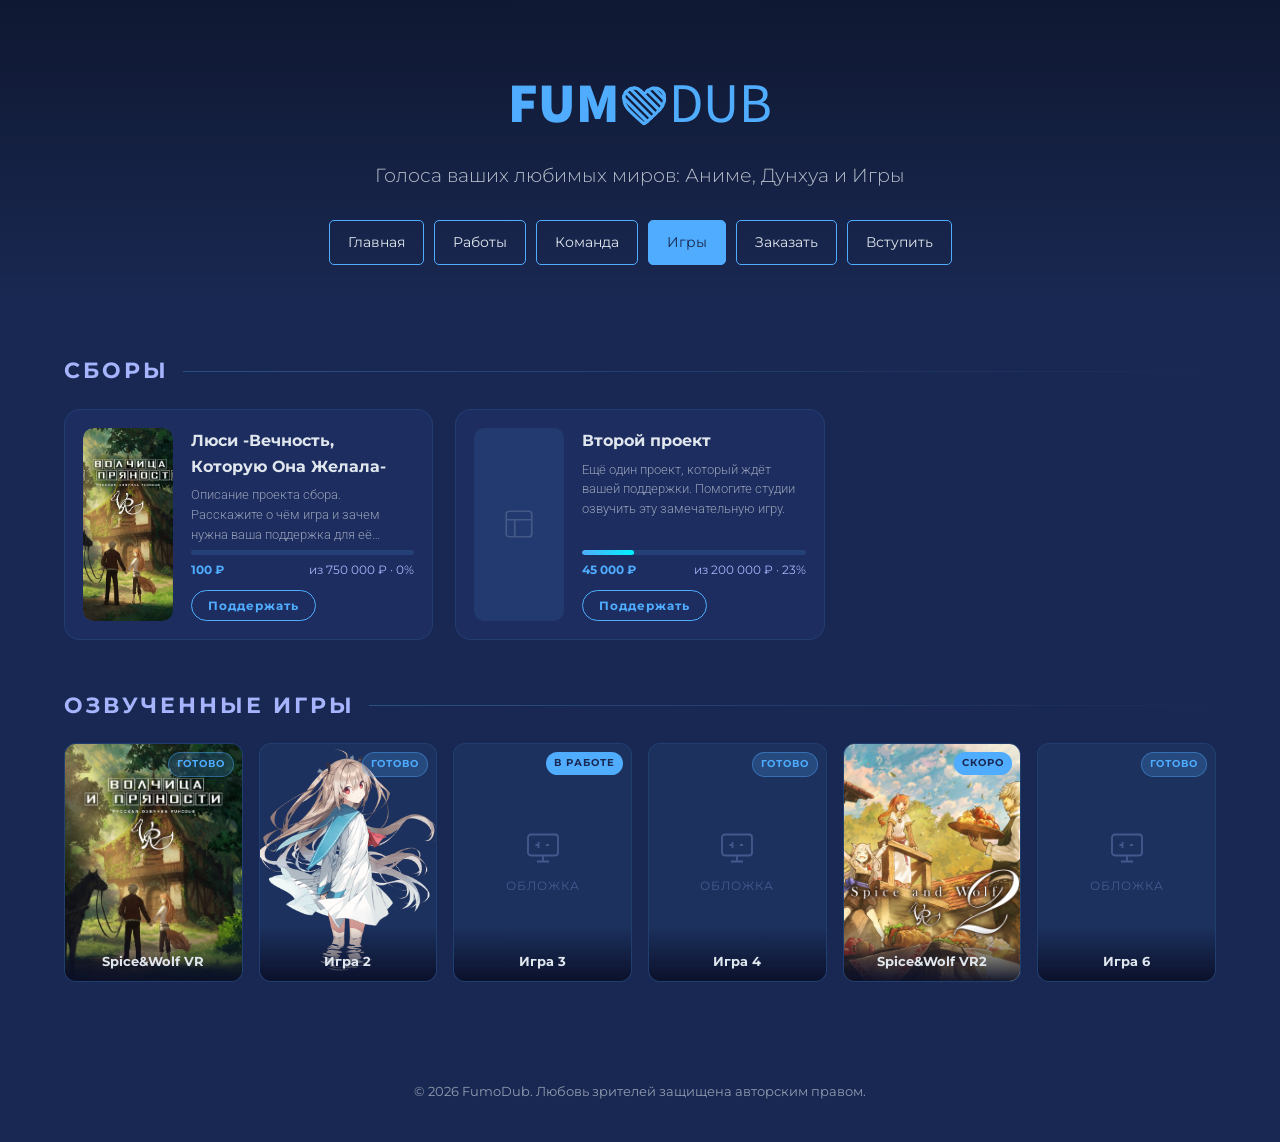
==== games.html @ 6a295f6c "update games.html" ====
<!DOCTYPE html>
<html lang="ru">
<head>
    <meta charset="UTF-8">
    <meta name="viewport" content="width=device-width, initial-scale=1.0">
    <title>FumoDub — Игры</title>
    <meta name="description" content="FumoDub | ФумоДаб – Для тех кто хочет смотреть серии любимых сериалов самым первым!">
    <link rel="shortcut icon" href="./src/images/favicon.ico">
    <link href="https://fonts.googleapis.com/css2?family=Montserrat:wght@400;700&family=Roboto:wght@300;400&display=swap" rel="stylesheet">
    <link href="https://fonts.googleapis.com/css2?family=Source+Sans+Pro:wght@400;900&display=swap" rel="stylesheet">
    <link rel="stylesheet" href="./Sources/style.css?v=17">
</head>
<body>

<header>
    <h1 class="logo">
      <span>FUM</span>
      <svg class="heart" viewBox="0 0 32 32">
        <path d="M15.2 8.17947C15.3889 8.43128 15.6852 8.57947 16 8.57947C16.3148 8.57947 16.6111 8.43128 16.8 8.17947C17.4573 7.30307 18.6472 6.22595 20.1728 5.63793C21.6646 5.06297 23.4948 4.94489 25.5528 5.9739C28.1458 7.27042 29.104 9.48525 28.9397 11.9505C28.7711 14.4792 27.4039 17.2613 25.2929 19.3724C23.0795 21.5857 19.2659 25.3965 16.5035 27.4972C16.2244 27.7094 15.8395 27.7071 15.5508 27.4741C12.9979 25.4135 8.86139 21.5267 6.7071 19.3724C4.59602 17.2613 3.22886 14.4792 3.06028 11.9504C2.89593 9.48525 3.85416 7.27042 6.44721 5.9739C8.50523 4.94489 10.3354 5.06297 11.8271 5.63793C13.3528 6.22595 14.5427 7.30308 15.2 8.17947Z" stroke="currentColor" stroke-width="2" stroke-linejoin="round"/>
          <defs>
    <clipPath id="heartClip">
      <path d="M6 5.07947C10.6648 2.7471 14.5 5.57947 16 7.57947C17.5 5.57947 21.3352 2.7471 26 5.07947C32 8.07946 30.5 15.5795 26 20.0795C23.8042 22.2752 19.9372 26.1423 17.1088 28.2932C16.4554 28.7901 15.5615 28.7678 14.9227 28.2522C12.33 26.1595 8.16503 22.2445 6 20.0795C1.49998 15.5795 -4.76837e-06 8.07946 6 5.07947Z"/>
    </clipPath>
  </defs>
        <g clip-path="url(#heartClip)">
        <path d="M2.0426 -19.4543L30.6625 9.16553" stroke="currentColor" stroke-width="2" stroke-linecap="round" stroke-linejoin="round"/>
        <path d="M2.0426 -4.45435L30.6625 24.1655" stroke="currentColor" stroke-width="2" stroke-linecap="round" stroke-linejoin="round"/>
        <path d="M2.0426 10.5457L30.6625 39.1655" stroke="currentColor" stroke-width="2" stroke-linecap="round" stroke-linejoin="round"/>
        <path d="M2.0426 -19.4543L30.6625 9.16553" stroke="currentColor" stroke-width="2" stroke-linecap="round" stroke-linejoin="round"/>
        <path d="M2.0426 -4.45435L30.6625 24.1655" stroke="currentColor" stroke-width="2" stroke-linecap="round" stroke-linejoin="round"/>
        <path d="M2.0426 10.5457L30.6625 39.1655" stroke="currentColor" stroke-width="2" stroke-linecap="round" stroke-linejoin="round"/>
        <path d="M2.0426 -14.4543L30.6625 14.1655" stroke="currentColor" stroke-width="2" stroke-linecap="round" stroke-linejoin="round"/>
        <path d="M2.0426 0.545654L30.6625 29.1655" stroke="currentColor" stroke-width="2" stroke-linecap="round" stroke-linejoin="round"/>
        <path d="M2.0426 15.5457L30.6625 44.1655" stroke="currentColor" stroke-width="2" stroke-linecap="round" stroke-linejoin="round"/>
        <path d="M2.0426 20.5457L30.6625 49.1655" stroke="currentColor" stroke-width="2" stroke-linecap="round" stroke-linejoin="round"/>
        <path d="M2.0426 -9.45435L30.6625 19.1655" stroke="currentColor" stroke-width="2" stroke-linecap="round" stroke-linejoin="round"/>
        <path d="M2.0426 5.54565L30.6625 34.1655" stroke="currentColor" stroke-width="2" stroke-linecap="round" stroke-linejoin="round"/>
        <path d="M2.0426 25.5457L30.6625 54.1655" stroke="currentColor" stroke-width="2" stroke-linecap="round" stroke-linejoin="round"/>
        </g>
        </svg>
      <span>DUB</span>
    </h1>
    <p class="subtitle">Голоса ваших любимых миров: Аниме, Дунхуа и Игры</p>
    <nav>
        <a href="index.html">Главная</a>
        <a href="index.html#works">Работы</a>
        <a href="team.html">Команда</a>
        <a href="games.html" style="background:var(--accent-blue);color:#192852;">Игры</a>
        <a href="order.html">Заказать</a>
        <a href="join.html">Вступить</a>
    </nav>
</header>

<div class="games-page-wrap">

    <h2 class="section-heading">Сборы</h2>
    <div class="funding-grid" id="fundingGrid"></div>

    <h2 class="section-heading">Озвученные игры</h2>
    <div class="games-grid" id="gamesGrid"></div>

</div>

<footer>
    &copy; 2026 FumoDub. Любовь зрителей защищена авторским правом.
</footer>

<!-- ==================== МОДАЛЬНОЕ ОКНО ==================== -->
<div class="modal-overlay" id="modalOverlay" onclick="handleOverlayClick(event)">
    <div class="modal-box" id="modalBox">
        <button class="modal-close" onclick="closeModal()" title="Закрыть">✕</button>
        <div id="modalContent"></div>
    </div>
</div>

<script>
/* ================================================================
   ДАННЫЕ — STATUS:
     "done"    — озвучка готова, кнопки скачать активны
     "wip"     — в работе, только демо если есть
     "funding" — на стадии сбора, только ссылка на донат
================================================================ */

const fundings = [
    {
        id: "793584",
        name:    "Люси -Вечность, Которую Она Желала-",
        status:  "funding",
        desc:    "Описание проекта сбора. Расскажите о чём игра и зачем нужна ваша поддержка для её озвучки на русский язык.",
        fullDesc: "Подробное описание для модалки. Здесь можно рассказать больше об игре, её сюжете, геймплее и о том, почему студия хочет её озвучить.",
        cover:   "./Sources/wolfvr.jpg",
        raised:  100,
        goal:    750000,
        fundUrl: "#",
        screenshots: ["./Sources/1.jpg", "./Sources/3.jpg"],
        video:   "YzGJ8HopFwQ",        // YouTube embed ID, например "dQw4w9WgXcQ"
        downloads: null,
        demo: null,
    },
    {
        id: "f2",
        name:    "Второй проект",
        status:  "funding",
        desc:    "Ещё один проект, который ждёт вашей поддержки. Помогите студии озвучить эту замечательную игру.",
        fullDesc: "Расширенное описание второго проекта. Игра с богатым лором и интересными персонажами, которые заиграют по-новому с русской озвучкой.",
        cover:   "",
        raised:  45000,
        goal:    200000,
        fundUrl: "#",
        screenshots: ["", ""],
        video:   "",
        downloads: null,
        demo: null,
    },
];

const games = [
    {
        id: "spiceandwolfvr",
        name:    "Spice&Wolf VR",
        status:  "done",          // готова
        badge:   "Готово",
        desc:    "Волчица и Пряности ВР, Версия перевода: Beta 1.0",
        fullDesc: "Версия перевода: Beta 1.0. Погрузитесь в мир волчицы и пряностей, воссозданный в VR оригинальными создателями популярной аниме и лёгкой романовой серии. Аниме теперь не просто то, что вы смотрите — это то, что вы испытываете!",
        cover:   "./src/images/spiceandwolfvr.jpg",
        screenshots: ["./src/games/wolf1.jpg", "./src/games/wolf2.jpg", "./src/games/wolf3.jpg"],
        video:   "YzGJ8HopFwQ",              // YouTube embed ID
        downloads: {
            // null = скрыть кнопку, "#" или реальный URL = показать
            gdrive:  null,         // Google Drive
            yadisk:  "https://disk.yandex.by/d/11Ek6nMyJL0oxg",         // Яндекс Диск
            server:  null,         // С сервера
        },
        demo: null,               // null = нет демо
    },
    {
        id: "g2",
        name:    "Игра 2",
        status:  "done",
        badge:   "Готово",
        desc:    "Описание второй готовой игры.",
        fullDesc: "Подробное описание второй озвученной игры.",
        cover:   "./Sources/c1.png",
        screenshots: ["", ""],
        video:   "",
        downloads: {
            gdrive:  "#",
            yadisk:  null,        // Яндекс Диск недоступен
            server:  "#",
        },
        demo: {
            label: "Демо — Пролог",
            url: "#",
        },
    },
    {
        id: "g3",
        name:    "Игра 3",
        status:  "wip",           // в работе
        badge:   "В работе",
        desc:    "Работа над озвучкой в процессе.",
        fullDesc: "Мы активно работаем над этой игрой. Следите за обновлениями! Пока доступен озвученный пролог.",
        cover:   "",
        screenshots: [""],
        video:   "",
        downloads: null,          // скачать нельзя
        demo: {
            label: "Демо — Пролог",
            url: "#",
        },
    },
    {
        id: "g4",
        name:    "Игра 4",
        status:  "done",
        badge:   "Готово",
        desc:    "Ещё одна завершённая работа студии.",
        fullDesc: "Полное описание четвёртой игры. Все файлы доступны для скачивания.",
        cover:   "",
        screenshots: ["", ""],
        video:   "",
        downloads: {
            gdrive:  "#",
            yadisk:  "#",
            server:  "#",
        },
        demo: null,
    },
    {
        id: "spiceandwolfvr2",
        name:    "Spice&Wolf VR2",
        status:  "wip",
        badge:   "Скоро",
        desc:    "Готовится к выходу.",
        fullDesc: "Ожидайте озвучку уже этой весной! В конце своего путешествия с волчьей богиней Холо бывший странствующий торговец Лоуренс поселился у нее и открыл баню. Пара была благословлена очаровательной дочерью и идеальной жизнью. Однако красивые волки питают слабость к вкусной еде, и их расходы на еду становятся для Лоуренса источником головной боли. Однажды, когда Лоуренс занимается своим меховым бизнесом, чтобы еще больше пополнить семейную казну, происходит небольшой инцидент. Еще больше усложняет ситуацию то, что Холо неторопливо входит и устраивает настоящий пир.",
        cover:   "./src/images/WASVR2.webp",
        screenshots: ["./src/games/wolf21.jpg", "./src/games/wolf22.jpg", "./src/games/wolf23.jpg", "./src/games/wolf24.jpg"],
        video:   "",
        downloads: null,
        demo: null,
    },
    {
        id: "g6",
        name:    "Игра 6",
        status:  "done",
        badge:   "Готово",
        desc:    "Шестая завершённая работа.",
        fullDesc: "Подробное описание шестой игры.",
        cover:   "",
        screenshots: ["", ""],
        video:   "",
        downloads: {
            gdrive: "#",
            yadisk: "#",
            server: null,
        },
        demo: null,
    },
];

/* ================================================================
   SVG ИКОНКИ ИСТОЧНИКОВ
================================================================ */
const DL_ICONS = {
    gdrive: `<svg viewBox="0 0 24 24" fill="currentColor"><path d="M4.433 22l-1.7-2.944 5.667-9.817H14l-5.667 9.817zm5.734 0l5.666-9.817H22l-5.667 9.817zM12 10.944L8.333 4.5H15.667zm2.1-6.444h3.4L22 11.056h-3.4z"/></svg>`,
    yadisk: `<svg viewBox="0 0 24 24" fill="currentColor"><path d="M12 2C6.477 2 2 6.477 2 12s4.477 10 10 10 10-4.477 10-10S17.523 2 12 2zm0 3c1.5 0 2.8.55 3.8 1.45L7.45 15.8A5.97 5.97 0 0 1 6 12c0-3.31 2.69-6 6-6zm0 12c-1.5 0-2.8-.55-3.8-1.45l8.35-8.35A5.97 5.97 0 0 1 18 12c0 3.31-2.69 5-6 5z"/></svg>`,
    server: `<svg viewBox="0 0 24 24" fill="none" stroke="currentColor" stroke-width="2"><path d="M21 15v4a2 2 0 0 1-2 2H5a2 2 0 0 1-2-2v-4"/><polyline points="7 10 12 15 17 10"/><line x1="12" y1="15" x2="12" y2="3"/></svg>`,
    demo:   `<svg viewBox="0 0 24 24" fill="none" stroke="currentColor" stroke-width="2"><polygon points="5 3 19 12 5 21 5 3"/></svg>`,
};

const DL_LABELS = {
    gdrive: "Google Drive",
    yadisk: "Яндекс Диск",
    server: "С сервера",
};

/* ================================================================
   ФОРМАТИРОВАНИЕ ДЕНЕГ
================================================================ */
function fmt(n) { return n.toLocaleString('ru-RU') + ' ₽'; }

/* ================================================================
   РЕНДЕР СБОРОВ
================================================================ */

async function loadTargets() {
    try {
        const res  = await fetch('https://bs.fumodub.com/targets');
        const data = await res.json();
        if (!data.ok) return;

        data.targets.forEach(target => {
            const fund = fundings.find(f => f.id === target.id);
            if (!fund) return;
            fund.raised = target.currentSum;
            fund.goal   = target.targetSum;
        });
    } catch (e) {
        console.warn('Не удалось загрузить данные сборов:', e);
    }
}

function renderFundings() {
    const grid = document.getElementById('fundingGrid');
    grid.innerHTML = fundings.map(f => {
        const pct = Math.min(100, Math.round(f.raised / f.goal * 100));
        return `
        <div class="fund-card" onclick="openModal('funding','${f.id}')" style="cursor:pointer;">
            <div class="fund-cover">
                ${f.cover
                    ? `<img src="${f.cover}" alt="${f.name}">`
                    : `<div style="width:100%;height:100%;display:flex;align-items:center;justify-content:center;opacity:0.18;">
                           <svg width="34" height="34" viewBox="0 0 24 24" fill="none" stroke="currentColor" stroke-width="1.2">
                               <rect x="3" y="3" width="18" height="18" rx="2"/><path d="M3 9h18M9 21V9"/>
                           </svg>
                       </div>`
                }
            </div>
            <div class="fund-info">
                <p class="fund-name">${f.name}</p>
                <p class="fund-desc">${f.desc}</p>
                <div class="fund-progress-wrap">
                    <div class="fund-bar-track"><div class="fund-bar-fill" style="width:${pct}%"></div></div>
                    <div class="fund-amounts"><strong>${fmt(f.raised)}</strong><span>из ${fmt(f.goal)} · ${pct}%</span></div>
                    <button class="btn-support" onclick="event.stopPropagation();window.open('${f.fundUrl}','_blank')">Поддержать</button>
                </div>
            </div>
        </div>`;
    }).join('');
}

/* ================================================================
   РЕНДЕР СЕТКИ ИГР
================================================================ */
function renderGames() {
    const grid = document.getElementById('gamesGrid');
    grid.innerHTML = games.map(g => `
        <div class="game-card" onclick="openModal('game','${g.id}')">
            ${g.cover
                ? `<img src="${g.cover}" alt="${g.name}">`
                : `<div class="game-card-placeholder">
                       <svg viewBox="0 0 24 24" fill="none" stroke="currentColor" stroke-width="1.2">
                           <rect x="2" y="3" width="20" height="14" rx="2"/>
                           <path d="M8 21h8M12 17v4M7 10h2M9 8v4M14 10h2"/>
                       </svg>
                       обложка
                   </div>`
            }
            <div class="game-badge ${g.status === 'done' ? 'game-badge--done' : ''}">${g.badge}</div>
            <div class="game-card-label">${g.name}</div>
        </div>`
    ).join('');
}

/* ================================================================
   РЕНДЕР СОДЕРЖИМОГО МОДАЛКИ
================================================================ */
function buildModalContent(item, type) {
    const isFunding = type === 'funding';
    const isDone    = !isFunding && item.status === 'done';

    // Бейдж
    let badgeClass = 'modal-badge';
    let badgeText  = '';
    if (isFunding)             { badgeClass += ' modal-badge--funding'; badgeText = 'Сбор'; }
    else if (item.status === 'done') { badgeText = 'Готово'; }
    else                             { badgeClass += ' modal-badge--wip'; badgeText = item.badge; }

    // Обложка
    const coverHtml = item.cover
        ? `<img src="${item.cover}" alt="${item.name}">`
        : `<div class="modal-cover-placeholder">
               <svg viewBox="0 0 24 24" fill="none" stroke="currentColor" stroke-width="1">
                   <rect x="2" y="2" width="20" height="20" rx="3"/>
                   <path d="M2 8h20M8 22V8"/>
               </svg>
           </div>`;

    // Кнопки скачать
    let dlHtml = '';
    if (isDone && item.downloads) {
        const btns = Object.entries(item.downloads)
            .filter(([, url]) => url)
            .map(([key, url]) => `
                <a href="${url}" class="btn-download" target="_blank" rel="noopener">
                    ${DL_ICONS[key]} ${DL_LABELS[key]}
                </a>`).join('');
        if (btns) {
            dlHtml = `
                <div class="modal-download">
                    <p class="download-label">Скачать озвучку</p>
                    <div class="download-btns">${btns}</div>
                </div>`;
        }
    }

    // Демо
    let demoHtml = '';
    if (item.demo) {
        demoHtml = `
            <a href="${item.demo.url}" class="btn-download btn-demo" target="_blank" rel="noopener">
                ${DL_ICONS.demo} ${item.demo.label}
            </a>`;
    }

    // Кнопка поддержать (только для сборов)
    let fundHtml = '';
    if (isFunding) {
        const pct = Math.min(100, Math.round(item.raised / item.goal * 100));
        fundHtml = `
            <div style="margin-top:auto;">
                <div class="fund-bar-track" style="margin-bottom:6px;">
                    <div class="fund-bar-fill" style="width:${pct}%"></div>
                </div>
                <div class="fund-amounts" style="margin-bottom:10px;">
                    <strong>${fmt(item.raised)}</strong>
                    <span>из ${fmt(item.goal)} · ${pct}%</span>
                </div>
                <a href="${item.fundUrl}" class="btn-support" target="_blank" rel="noopener">Поддержать проект</a>
            </div>`;
    }

    // Скриншоты
    let screensHtml = '';
    if (item.screenshots && item.screenshots.length > 0) {
        const shots = item.screenshots.map(src =>
            `<div class="modal-screenshot">
                ${src
                    ? `<img src="${src}" alt="скриншот">`
                    : `<div class="modal-screenshot-placeholder">
                           <svg viewBox="0 0 24 24" fill="none" stroke="currentColor" stroke-width="1.2">
                               <rect x="3" y="3" width="18" height="14" rx="2"/>
                               <circle cx="8.5" cy="8.5" r="1.5"/><path d="M21 15l-5-5L5 21"/>
                           </svg>
                           скриншот
                       </div>`
                }
            </div>`
        ).join('');
        screensHtml = `
            <div>
                <p class="modal-section-label">Скриншоты</p>
                <div class="modal-screenshots">${shots}</div>
            </div>`;
    }

    // Видео
    let videoHtml = '';
    if (item.video) {
        videoHtml = `
            <div>
                <p class="modal-section-label">Пример озвучки</p>
                <div class="modal-video-wrap">
                    <iframe
                        src="https://www.youtube.com/embed/${item.video}"
                        allow="accelerometer; autoplay; clipboard-write; encrypted-media; gyroscope; picture-in-picture"
                        allowfullscreen
                        loading="lazy">
                    </iframe>
                </div>
            </div>`;
    }

    return `
        <div class="modal-hero">
            <div class="modal-cover">${coverHtml}</div>
            <div class="modal-meta">
                <h2 class="modal-title">${item.name}</h2>
                <span class="${badgeClass}">${badgeText}</span>
                <p class="modal-desc">${item.fullDesc || item.desc}</p>
                ${dlHtml}
                ${demoHtml}
                ${fundHtml}
            </div>
        </div>
        <div class="modal-body">
            ${screensHtml}
            ${videoHtml}
        </div>`;
}

/* ================================================================
   ОТКРЫТЬ / ЗАКРЫТЬ МОДАЛКУ
================================================================ */
function openModal(type, id) {
    const item = type === 'funding'
        ? fundings.find(f => f.id === id)
        : games.find(g => g.id === id);
    if (!item) return;

    document.getElementById('modalContent').innerHTML = buildModalContent(item, type);
    document.getElementById('modalBox').scrollTop = 0;
    document.getElementById('modalOverlay').classList.add('open');
    document.body.style.overflow = 'hidden';
}

function closeModal() {
    document.getElementById('modalOverlay').classList.remove('open');
    document.body.style.overflow = '';
    // Останавливаем iframe видео если было
    const iframe = document.querySelector('.modal-video-wrap iframe');
    if (iframe) iframe.src = iframe.src;
}

function handleOverlayClick(e) {
    if (e.target === document.getElementById('modalOverlay')) closeModal();
}

document.addEventListener('keydown', e => { if (e.key === 'Escape') closeModal(); });

/* ================================================================
   INIT
================================================================ */
loadTargets().then(() => renderFundings());
renderGames();
</script>
</body>
</html>
---- Sources/style.css ----
/* ================================================
   ПЕРЕМЕННЫЕ И СБРОС
================================================ */

:root {
    --bg-color: #192852;
    --secondary-bg: #1d2d5f;
    --accent-blue: #4facfe;
    --text-color: #e0e6ed;
    --text-dim: #a5b4fc;
}

* { box-sizing: border-box; }

body {
    margin: 0;
    padding: 0;
    font-family: 'Montserrat', sans-serif;
    background-color: var(--bg-color);
    color: var(--text-color);
    line-height: 1.6;
    overflow-x: hidden;
}

/* ================================================
   ОБЩИЕ ЭЛЕМЕНТЫ
================================================ */

header {
    padding: 60px 20px 40px;
    text-align: center;
    background: linear-gradient(180deg, rgba(0,0,0,0.4) 0%, rgba(25,40,82,0) 100%);
}

.logo {
    font-family: 'Source Sans Pro';
    display: inline-flex;
    align-items: center;
    font-weight: 400;
    gap: 0;
}
.logo span:first-child {
    font-weight: 900;
}
.heart {
    width: 0.9em;
    height: 0.9em;
    fill: none;
    stroke: currentColor;
}


h1 {
    font-size: clamp(2rem, 8vw, 3.5rem);
    color: var(--accent-blue);
    margin: 0 0 10px;
}

.subtitle {
    font-weight: 300;
    font-size: clamp(0.9rem, 4vw, 1.2rem);
    opacity: 0.8;
    max-width: 600px;
    margin: 0 auto;
}

nav {
    display: flex;
    justify-content: center;
    flex-wrap: wrap;
    gap: 10px;
    margin-top: 30px;
}

nav a,
.btn-stub {
    text-decoration: none;
    color: var(--text-color);
    padding: 10px 18px;
    border: 1px solid var(--accent-blue);
    border-radius: 5px;
    transition: 0.3s;
    font-size: 0.9rem;
}

nav a:hover { background: var(--accent-blue); color: #192852; }

.container {
    max-width: 1100px;
    margin: 0 auto;
    padding: 20px;
}

footer {
    text-align: center;
    padding: 40px;
    opacity: 0.6;
    font-size: 0.8rem;
}

/* ================================================
   INDEX PAGE — index.html
================================================ */

.apps-section {
    background: var(--secondary-bg);
    padding: clamp(20px, 5vw, 40px);
    border-radius: 15px;
    display: flex;
    flex-direction: row;
    align-items: center;
    gap: 30px;
    margin-bottom: 50px;
}

.apps-info { flex: 1; }
.apps-preview { flex: 1; text-align: center; }

.apps-preview img {
    max-width: 100%;
    height: auto;
    border-radius: 10px;
    box-shadow: 0 10px 30px rgba(0,0,0,0.5);
}

.apps-preview .caption {
    font-size: 0.75rem;
    margin-top: 10px;
    color: var(--text-dim);
}

.btn-group {
    display: flex;
    flex-wrap: wrap;
    gap: 12px;
    margin-top: 25px;
}

.btn-app {
    background: var(--accent-blue);
    color: #192852;
    padding: 12px 20px;
    border-radius: 8px;
    text-decoration: none;
    font-weight: bold;
    font-size: 0.9rem;
    transition: transform 0.2s;
    flex-grow: 1;
    text-align: center;
}

.btn-app--muted {
    background: var(--text-dim);
}

.team-section {
    margin-bottom: 60px;
}

.section-title {
    border-left: 4px solid var(--accent-blue);
    padding-left: 15px;
    font-size: 1.5rem;
}

.team-grid {
    display: grid;
    grid-template-columns: repeat(auto-fit, minmax(140px, 1fr));
    gap: 15px;
    margin-top: 30px;
}

.works-grid {
    display: grid;
    grid-template-columns: repeat(auto-fit, minmax(150px, 1fr));
    gap: 15px;
}

.member-card {
    background: rgba(255,255,255,0.05);
    padding: 20px 10px;
    border-radius: 10px;
    text-align: center;
}

.member-card .avatar {
    width: 60px;
    height: 60px;
    background: var(--accent-blue);
    border-radius: 50%;
    margin: 0 auto 12px;
    background-size: cover;
    background-position: center;
}

.member-card p {
    font-size: 0.8rem;
}

.work-item {
    position: relative;
    overflow: hidden;
    border-radius: 10px;
    aspect-ratio: 2/3;
}

.work-item img {
    width: 100%;
    height: 100%;
    object-fit: cover;
    transition: 0.5s;
}

.work-item p {
    position: absolute;
    bottom: 0;
    left: 0;
    width: 100%;
    text-align: center;
    background: rgba(0,0,0,0.8);
    margin: 0;
    padding: 8px 5px;
    font-size: 0.85rem;
}

#works {
    margin-bottom: 50px; /* добавить отступ снизу */
}

.soc-btn-wide {
    width: auto;
    height: auto;
    border-radius: 8px;
    border: 1px solid rgba(79,172,254,0.35);
    background: rgba(29,45,95,0.8);
    display: flex;
    align-items: center;
    gap: 8px;
    padding: 10px 20px;
    text-decoration: none;
    color: var(--text-color);
    font-size: 0.9rem;
    font-weight: 600;
    transition: all 0.25s;
}

.soc-btn-wide:hover {
    border-color: var(--accent-blue);
    color: var(--accent-blue);
    background: rgba(79,172,254,0.1);
    transform: translateY(-2px);
}

.soc-btn {
    width: 38px;
    height: 38px;
    border-radius: 50%;
    border: 1px solid rgba(79,172,254,0.28);
    background: transparent;
    display: flex;
    align-items: center;
    justify-content: center;
    text-decoration: none;
    color: var(--text-dim);
    transition: all 0.24s;
}

.soc-btn:hover {
    border-color: var(--accent-blue);
    color: var(--accent-blue);
    background: rgba(79,172,254,0.1);
    transform: translateY(-2px);
}

.soc-btn svg { width: 16px; height: 16px; }

.socials-section {
    text-align: center;
    padding: 50px 20px;
    background: rgba(0,0,0,0.2);
}

.socials-label {
    font-size: 0.8rem;
    text-transform: uppercase;
    letter-spacing: 3px;
    color: var(--text-dim);
    margin-bottom: 20px;
}

.socials-row {
    display: flex;
    justify-content: center;
    flex-wrap: wrap;
    gap: 12px;
}

/* ================================================
   TEAM PAGE — team.html
================================================ */

.team-stage {
    display: grid;
    grid-template-columns: 200px 1fr 380px;
    min-height: calc(100vh - 220px);
    max-width: 1400px;
    margin: 0 auto;
    padding: 20px 24px 50px;
    align-items: stretch;
}

/* --- LEFT: вертикальный слайдер --- */

.slider-col {
    position: relative;
    display: flex;
    flex-direction: column;
    justify-content: center;
    height: 425px;
    overflow: hidden;
}

.slider-col::after {
    content: '';
    position: absolute;
    right: 24px;
    top: 8%;
    height: 84%;
    width: 2px;
    background: linear-gradient(
        to bottom,
        transparent,
        rgba(79,172,254,0.45) 15%,
        rgba(79,172,254,0.45) 85%,
        transparent
    );
}

.slider-item {
    display: flex;
    align-items: center;
    cursor: pointer;
    padding: 10px 0;
    position: relative;
}

.slider-name {
    flex: 1;
    text-align: right;
    padding-right: 14px;
    font-family: 'Montserrat', sans-serif;
    font-size: 0.85rem;
    color: var(--text-dim);
    transition: color 0.3s;
    white-space: nowrap;
    overflow: hidden;
    text-overflow: ellipsis;
}

.slider-item:hover .slider-name { color: var(--text-color); }

.slider-item.active .slider-name {
    color: var(--accent-blue);
    font-weight: 700;
}

.slider-dot {
    width: 48px;
    height: 48px;
    border-radius: 50%;
    flex-shrink: 0;
    background-color: rgba(79,172,254,0.12);
    background-size: cover;
    background-position: center;
    border: 2px solid rgba(79,172,254,0.22);
    position: relative;
    z-index: 2;
    transition: all 0.32s ease;
}

.slider-item:hover .slider-dot {
    border-color: rgba(79,172,254,0.55);
    transform: scale(1.08);
}

.slider-item.active .slider-dot {
    border-color: var(--accent-blue);
    box-shadow: 0 0 0 4px rgba(79,172,254,0.14), 0 0 22px rgba(79,172,254,0.38);
    transform: scale(1.18);
}

.slider-track {
    display: flex;
    flex-direction: column;
    gap: 10px;
    overflow-y: auto;
    height: 100%;
    scroll-behavior: smooth;
}

.slider-track::-webkit-scrollbar { display: none; }

/* Стрелки навигации */
.nav-btn.left,
.nav-btn.right {
    display: none;
}

.nav-btn {
    position: static;
    background: var(--accent-blue);
    border: none;
    padding: 8px 12px;
    cursor: pointer;
    border-radius: 6px;
    z-index: 10;
    opacity: 1;
    transition: opacity 0.3s ease, transform 0.3s ease;
}

.nav-btn.hidden {
    opacity: 0;
    pointer-events: none;
    transform: scale(0.9);
}

.nav-btn.up,
.nav-btn.down {
    position: absolute;
    left: 50%;
    transform: translateX(-50%);
    width: 42px;
    height: 42px;
    display: flex;
    align-items: center;
    justify-content: center;
    z-index: 10;
}

.nav-btn.up  { top: 10px; }
.nav-btn.down { bottom: 10px; }

/* --- CENTER: персонаж PNG --- */

.char-col {
    position: relative;
    display: flex;
    align-items: flex-end;
    justify-content: center;
    padding-bottom: 30px;
}

.char-glow {
    position: absolute;
    bottom: 0;
    left: 50%;
    transform: translateX(-50%);
    width: 340px;
    height: 120px;
    background: radial-gradient(ellipse, rgba(79,172,254,0.22) 0%, transparent 70%);
    pointer-events: none;
    z-index: 0;
    border-radius: 50%;
    filter: blur(10px);
}

.char-img {
    position: relative;
    z-index: 1;
    max-height: 560px;
    max-width: 100%;
    object-fit: contain;
    filter: drop-shadow(0 20px 40px rgba(79,172,254,0.2));
    transition: opacity 0.4s ease, transform 0.42s ease;
    transform-origin: bottom center;
}

.char-img.fade-out {
    opacity: 0;
    transform: scale(0.95) translateY(18px);
}

.char-placeholder {
    position: relative;
    z-index: 1;
    display: flex;
    flex-direction: column;
    align-items: center;
    justify-content: center;
    gap: 14px;
    height: 460px;
    color: var(--text-dim);
    opacity: 0.18;
}

.char-placeholder svg { width: 90px; height: 90px; }

.char-placeholder p {
    font-size: 0.8rem;
    text-transform: uppercase;
    letter-spacing: 2px;
    margin: 0;
}

/* --- RIGHT: инфо-панель --- */

.info-col {
    padding: 8px 0 8px 36px;
    display: flex;
    flex-direction: column;
    gap: 14px;
    transition: opacity 0.35s ease;
}

.info-col.fade-out { opacity: 0; }

.name-block {
    background: rgba(79,172,254,0.09);
    border: 1.5px solid rgba(79,172,254,0.35);
    border-radius: 14px;
    padding: 18px 26px;
}

.name-block h2 {
    margin: 0 0 5px;
    font-size: clamp(1.7rem, 2.4vw, 2.5rem);
    font-weight: 700;
    color: var(--text-color);
    line-height: 1.1;
}

.name-block .role-tag {
    font-size: 0.76rem;
    color: var(--accent-blue);
    text-transform: uppercase;
    letter-spacing: 2.5px;
    font-weight: 700;
}

.action-row {
    display: flex;
    align-items: center;
    gap: 10px;
    flex-wrap: wrap;
}

.play-btn {
    width: 46px;
    height: 46px;
    border-radius: 50%;
    background: var(--accent-blue);
    border: none;
    cursor: pointer;
    display: flex;
    align-items: center;
    justify-content: center;
    flex-shrink: 0;
    transition: transform 0.2s, box-shadow 0.2s;
    box-shadow: 0 0 20px rgba(79,172,254,0.35);
}

.play-btn:hover {
    transform: scale(1.12);
    box-shadow: 0 0 32px rgba(79,172,254,0.55);
}

.play-btn svg {
    width: 18px;
    height: 18px;
    fill: #192852;
    margin-left: 2px;
}

.play-btn.playing svg.icon-play  { display: none; }
.play-btn:not(.playing) svg.icon-pause { display: none; }

.play-label {
    font-size: 0.76rem;
    text-transform: uppercase;
    letter-spacing: 1.5px;
    color: var(--text-dim);
}

.social-icons {
    display: flex;
    align-items: center;
    gap: 8px;
    flex-wrap: wrap;
}


.wave-row {
    display: flex;
    align-items: center;
    gap: 10px;
}

.waveform {
    flex: 1;
    height: 30px;
    display: flex;
    align-items: center;
    gap: 2px;
}

.wave-bar {
    flex: 1;
    min-width: 3px;
    border-radius: 2px;
    background: rgba(79,172,254,0.2);
    transition: background 0.2s;
}

.playing-anim .wave-bar {
    background: var(--accent-blue);
    animation: wvpulse 0.72s ease-in-out infinite alternate;
}

.wave-bar:nth-child(2n) { animation-delay: 0.07s; }
.wave-bar:nth-child(3n) { animation-delay: 0.17s; }
.wave-bar:nth-child(4n) { animation-delay: 0.27s; }
.wave-bar:nth-child(5n) { animation-delay: 0.12s; }
.wave-bar:nth-child(7n) { animation-delay: 0.22s; }

@keyframes wvpulse {
    from { transform: scaleY(0.3); }
    to   { transform: scaleY(1); }
}

.voice-time {
    font-size: 0.75rem;
    color: var(--text-dim);
    font-family: 'Roboto', monospace;
    white-space: nowrap;
}

.desc-block {
    flex: 1;
    background: rgba(255,255,255,0.035);
    border: 1px solid rgba(79,172,254,0.13);
    border-radius: 14px;
    padding: 22px 24px;
    min-height: 160px;
}

.desc-block p {
    margin: 0;
    font-family: 'Roboto', sans-serif;
    font-weight: 300;
    font-size: 0.94rem;
    line-height: 1.78;
    color: rgba(224,230,237,0.7);
}

/* --- Анимация появления --- */

@keyframes fadeUp {
    from { opacity: 0; transform: translateY(14px); }
    to   { opacity: 1; transform: translateY(0);    }
}

.slider-col { animation: fadeUp 0.45s ease both; }
.char-col   { animation: fadeUp 0.45s 0.07s ease both; }
.info-col   { animation: fadeUp 0.45s 0.15s ease both; }

/* ================================================
   GAMES PAGE — games.html
================================================ */

.wave-divider {
    display: block;
    width: 100%;
    overflow: hidden;
    line-height: 0;
    margin-top: -2px;
}

.wave-divider svg {
    display: block;
    width: 100%;
    height: 60px;
}

.games-page-wrap {
    max-width: 1200px;
    margin: 0 auto;
    padding: 0 24px 60px;
}

.section-heading {
    font-size: clamp(1.1rem, 2.5vw, 1.4rem);
    font-weight: 700;
    color: var(--text-dim);
    text-transform: uppercase;
    letter-spacing: 3px;
    margin: 48px 0 20px;
    display: flex;
    align-items: center;
    gap: 14px;
}

.section-heading::after {
    content: '';
    flex: 1;
    height: 1px;
    background: linear-gradient(to right, rgba(79,172,254,0.3), transparent);
}

/* Сетка карточек сбора */
.funding-grid {
    display: grid;
    grid-template-columns: repeat(auto-fill, minmax(340px, 1fr));
    gap: 22px;
}

.fund-card {
    background: var(--secondary-bg);
    border: 1px solid rgba(79,172,254,0.12);
    border-radius: 16px;
    display: flex;
    gap: 18px;
    padding: 18px;
    transition: border-color 0.3s, transform 0.3s;
}

.fund-card:hover {
    border-color: rgba(79,172,254,0.35);
    transform: translateY(-3px);
}

.fund-cover {
    width: 90px;
    min-width: 90px;
    aspect-ratio: 3/4;
    border-radius: 10px;
    background: rgba(79,172,254,0.1);
    background-size: cover;
    background-position: center;
    overflow: hidden;
    flex-shrink: 0;
}

.fund-cover img {
    width: 100%;
    height: 100%;
    object-fit: cover;
    border-radius: 10px;
}

.fund-info {
    flex: 1;
    display: flex;
    flex-direction: column;
    gap: 6px;
    min-width: 0;
}

.fund-name {
    font-size: 1rem;
    font-weight: 700;
    color: var(--text-color);
    margin: 0;
    overflow: hidden;
    text-overflow: ellipsis;
    white-space: normal;
    word-break: break-word;
    overflow-wrap: break-word;
}

.fund-desc {
    font-family: 'Roboto', sans-serif;
    font-weight: 300;
    font-size: 0.82rem;
    color: rgba(224,230,237,0.6);
    line-height: 1.5;
    margin: 0;
    display: -webkit-box;
    -webkit-line-clamp: 3;
    -webkit-box-orient: vertical;
    overflow: hidden;
}

.fund-progress-wrap { margin-top: auto; }

.fund-bar-track {
    width: 100%;
    height: 5px;
    background: rgba(79,172,254,0.15);
    border-radius: 3px;
    overflow: hidden;
    margin-bottom: 5px;
}

.fund-bar-fill {
    height: 100%;
    background: linear-gradient(90deg, var(--accent-blue), #00f2fe);
    border-radius: 3px;
    transition: width 0.8s ease;
}

.fund-amounts {
    font-size: 0.75rem;
    color: var(--text-dim);
    display: flex;
    justify-content: space-between;
    margin-bottom: 10px;
}

.fund-amounts strong { color: var(--accent-blue); }

.btn-support {
    display: inline-block;
    background: transparent;
    border: 1px solid var(--accent-blue);
    color: var(--accent-blue);
    padding: 7px 16px;
    border-radius: 20px;
    font-family: 'Montserrat', sans-serif;
    font-size: 0.78rem;
    font-weight: 700;
    letter-spacing: 1px;
    text-decoration: none;
    cursor: pointer;
    transition: background 0.25s, color 0.25s;
    align-self: flex-start;
}

.btn-support:hover {
    background: var(--accent-blue);
    color: #192852;
}

/* Секция озвученные игры */
.games-grid {
    display: grid;
    grid-template-columns: repeat(auto-fill, minmax(160px, 1fr));
    gap: 16px;
}

.game-card {
    position: relative;
    border-radius: 12px;
    overflow: hidden;
    aspect-ratio: 3/4;
    background: rgba(79,172,254,0.07);
    border: 1px solid rgba(79,172,254,0.1);
    cursor: pointer;
    transition: transform 0.3s, border-color 0.3s, box-shadow 0.3s;
}

.game-card:hover {
    transform: translateY(-5px) scale(1.02);
    border-color: rgba(79,172,254,0.4);
    box-shadow: 0 12px 35px rgba(0,0,0,0.4);
}

.game-card img {
    width: 100%;
    height: 100%;
    object-fit: cover;
    display: block;
    transition: transform 0.4s ease;
}

.game-card:hover img { transform: scale(1.06); }

.game-card-label {
    position: absolute;
    bottom: 0;
    left: 0;
    right: 0;
    padding: 28px 10px 10px;
    background: linear-gradient(to top, rgba(10,15,40,0.95) 0%, transparent 100%);
    font-size: 0.8rem;
    font-weight: 700;
    color: var(--text-color);
    text-align: center;
    line-height: 1.3;
}

.game-badge {
    position: absolute;
    top: 8px;
    right: 8px;
    background: var(--accent-blue);
    color: #192852;
    font-size: 0.65rem;
    font-weight: 700;
    padding: 3px 8px;
    border-radius: 20px;
    text-transform: uppercase;
    letter-spacing: 1px;
}

.game-badge--done {
    background: rgba(79,172,254,0.2);
    color: var(--accent-blue);
    border: 1px solid rgba(79,172,254,0.4);
}

.game-card-placeholder {
    width: 100%;
    height: 100%;
    display: flex;
    flex-direction: column;
    align-items: center;
    justify-content: center;
    gap: 10px;
    color: var(--text-dim);
    opacity: 0.3;
    font-size: 0.75rem;
    text-transform: uppercase;
    letter-spacing: 1px;
}

.game-card-placeholder svg { width: 36px; height: 36px; }

/* ================================================
   GAME MODAL
================================================ */

.modal-overlay {
    position: fixed;
    inset: 0;
    background: rgba(10, 15, 35, 0.88);
    backdrop-filter: blur(8px);
    -webkit-backdrop-filter: blur(8px);
    z-index: 1000;
    display: flex;
    align-items: center;
    justify-content: center;
    padding: 20px;
    opacity: 0;
    pointer-events: none;
    transition: opacity 0.3s ease;
}

.modal-overlay.open {
    opacity: 1;
    pointer-events: all;
}

.modal-box {
    background: var(--secondary-bg);
    border: 1px solid rgba(79,172,254,0.2);
    border-radius: 20px;
    width: 100%;
    max-width: 860px;
    max-height: 90vh;
    overflow-y: auto;
    position: relative;
    transform: translateY(24px) scale(0.97);
    transition: transform 0.35s ease, opacity 0.35s ease;
    opacity: 0;
    scrollbar-width: thin;
    scrollbar-color: rgba(79,172,254,0.3) transparent;
}

.modal-overlay.open .modal-box {
    transform: translateY(0) scale(1);
    opacity: 1;
}

.modal-close {
    position: sticky;
    top: 16px;
    float: right;
    margin: 16px 16px 0 0;
    width: 36px;
    height: 36px;
    border-radius: 50%;
    background: rgba(255,255,255,0.08);
    border: 1px solid rgba(79,172,254,0.2);
    color: var(--text-color);
    font-size: 1.1rem;
    cursor: pointer;
    display: flex;
    align-items: center;
    justify-content: center;
    transition: background 0.2s, border-color 0.2s;
    z-index: 10;
    flex-shrink: 0;
}

.modal-close:hover {
    background: rgba(79,172,254,0.15);
    border-color: var(--accent-blue);
}

.modal-hero {
    display: flex;
    gap: 24px;
    padding: 24px 24px 0;
    clear: both;
}

.modal-cover {
    width: 160px;
    min-width: 160px;
    aspect-ratio: 3/4;
    border-radius: 12px;
    background: rgba(79,172,254,0.08);
    overflow: hidden;
    flex-shrink: 0;
}

.modal-cover img {
    width: 100%;
    height: 100%;
    object-fit: cover;
}

.modal-cover-placeholder {
    width: 100%;
    height: 100%;
    display: flex;
    align-items: center;
    justify-content: center;
    opacity: 0.2;
}

.modal-cover-placeholder svg { width: 48px; height: 48px; }

.modal-meta {
    flex: 1;
    display: flex;
    flex-direction: column;
    gap: 8px;
    min-width: 0;
}

.modal-title {
    font-size: clamp(1.3rem, 3vw, 2rem);
    font-weight: 700;
    margin: 0;
    color: var(--text-color);
    line-height: 1.2;
}

.modal-badge {
    display: inline-block;
    font-size: 0.7rem;
    font-weight: 700;
    text-transform: uppercase;
    letter-spacing: 1.5px;
    padding: 4px 12px;
    border-radius: 20px;
    background: rgba(79,172,254,0.15);
    border: 1px solid rgba(79,172,254,0.35);
    color: var(--accent-blue);
    align-self: flex-start;
}

.modal-badge--wip {
    background: rgba(255,180,0,0.1);
    border-color: rgba(255,180,0,0.4);
    color: #ffb400;
}

.modal-badge--funding {
    background: rgba(255,100,100,0.1);
    border-color: rgba(255,100,100,0.35);
    color: #ff6b6b;
}

.modal-desc {
    font-family: 'Roboto', sans-serif;
    font-weight: 300;
    font-size: 0.92rem;
    line-height: 1.7;
    color: rgba(224,230,237,0.7);
    margin: 4px 0 0;
}

.modal-download {
    margin-top: auto;
    display: flex;
    flex-direction: column;
    gap: 8px;
}

.download-label {
    font-size: 0.72rem;
    text-transform: uppercase;
    letter-spacing: 2px;
    color: var(--text-dim);
    margin-bottom: 2px;
}

.download-btns {
    display: flex;
    flex-wrap: wrap;
    gap: 8px;
}

.btn-download {
    display: inline-flex;
    align-items: center;
    gap: 7px;
    padding: 9px 16px;
    border-radius: 8px;
    border: 1px solid rgba(79,172,254,0.35);
    background: rgba(79,172,254,0.08);
    color: var(--text-color);
    font-family: 'Montserrat', sans-serif;
    font-size: 0.8rem;
    font-weight: 700;
    text-decoration: none;
    cursor: pointer;
    transition: all 0.22s;
    white-space: nowrap;
}

.btn-download:hover {
    background: var(--accent-blue);
    color: #192852;
    border-color: var(--accent-blue);
    transform: translateY(-2px);
}

.btn-download svg { width: 16px; height: 16px; flex-shrink: 0; }

.btn-demo {
    border-color: rgba(255,180,0,0.4);
    background: rgba(255,180,0,0.07);
    color: #ffb400;
}

.btn-demo:hover {
    background: #ffb400;
    color: #192852;
    border-color: #ffb400;
}

.modal-body {
    padding: 24px;
    display: flex;
    flex-direction: column;
    gap: 24px;
}

.modal-screenshots {
    display: grid;
    grid-template-columns: repeat(auto-fill, minmax(200px, 1fr));
    gap: 10px;
}

.modal-screenshot {
    border-radius: 10px;
    overflow: hidden;
    aspect-ratio: 16/9;
    background: rgba(79,172,254,0.06);
    border: 1px solid rgba(79,172,254,0.1);
}

.modal-screenshot img {
    width: 100%;
    height: 100%;
    object-fit: cover;
    transition: transform 0.3s;
}

.modal-screenshot:hover img { transform: scale(1.04); }

.modal-screenshot-placeholder {
    width: 100%;
    height: 100%;
    display: flex;
    align-items: center;
    justify-content: center;
    opacity: 0.15;
    font-size: 0.75rem;
    text-transform: uppercase;
    letter-spacing: 1px;
    flex-direction: column;
    gap: 8px;
}

.modal-screenshot-placeholder svg { width: 28px; height: 28px; }

.modal-video-wrap {
    border-radius: 12px;
    overflow: hidden;
    aspect-ratio: 16/9;
    background: #000;
    border: 1px solid rgba(79,172,254,0.1);
}

.modal-video-wrap iframe {
    width: 100%;
    height: 100%;
    border: none;
    display: block;
}

.modal-section-label {
    font-size: 0.72rem;
    text-transform: uppercase;
    letter-spacing: 2.5px;
    color: var(--text-dim);
    margin-bottom: 10px;
}

/* ================================================
   ORDER PAGE — order.html
================================================ */

.order-page {
    --page-accent:    #c0239e;
    --page-accent2:   #750c64;
    --page-glow:      rgba(192, 35, 158, 0.22);
    --page-border:    rgba(192, 35, 158, 0.3);
    --page-bg:        #1a0a18;
    --page-card-bg:   #220e1e;

    background-color: var(--page-bg);
    min-height: 100vh;
}

.order-page h1                    { color: var(--page-accent); }
.order-page nav a,
.order-page .btn-stub             { border-color: var(--page-accent); }
.order-page nav a:hover           { background: var(--page-accent); color: var(--page-bg); }
.order-page header                { background: linear-gradient(180deg, rgba(0,0,0,0.5) 0%, rgba(26,10,24,0) 100%); }

.order-page .wave-divider path[fill]   { fill: rgba(192,35,158,0.07); }
.order-page .wave-divider path[stroke] { stroke: rgba(192,35,158,0.3); }

.order-wrap {
    max-width: 1100px;
    margin: 0 auto;
    padding: 0 24px 80px;
}

.order-hero {
    text-align: center;
    padding: 40px 0 50px;
}

.order-hero h2 {
    font-size: clamp(1.6rem, 4vw, 2.8rem);
    font-weight: 700;
    margin: 0 0 14px;
    color: var(--text-color);
    line-height: 1.2;
}

.order-hero h2 span { color: var(--page-accent); }

.order-hero p {
    font-family: 'Roboto', sans-serif;
    font-weight: 300;
    font-size: 1rem;
    color: rgba(224,230,237,0.65);
    max-width: 560px;
    margin: 0 auto;
    line-height: 1.7;
}

/* Секция причины */
.reasons-section {
    display: grid;
    grid-template-columns: 1fr 280px;
    gap: 24px;
    margin-bottom: 60px;
    align-items: stretch;
}

.reasons-card {
    background: var(--page-card-bg);
    border: 1px solid var(--page-border);
    border-radius: 18px;
    padding: 32px 36px;
    position: relative;
    overflow: hidden;
}

.reasons-card::before {
    content: '';
    position: absolute;
    top: -60px;
    left: -60px;
    width: 300px;
    height: 300px;
    background: radial-gradient(circle, rgba(192,35,158,0.12) 0%, transparent 70%);
    pointer-events: none;
}

.reasons-card h3 {
    font-size: 1rem;
    text-transform: uppercase;
    letter-spacing: 2.5px;
    color: var(--page-accent);
    margin: 0 0 24px;
}

.reason-item {
    display: flex;
    align-items: flex-start;
    gap: 14px;
    margin-bottom: 18px;
}

.reason-item:last-child { margin-bottom: 0; }

.reason-num {
    width: 28px;
    height: 28px;
    border-radius: 50%;
    background: rgba(192,35,158,0.15);
    border: 1px solid var(--page-border);
    color: var(--page-accent);
    font-size: 0.75rem;
    font-weight: 700;
    display: flex;
    align-items: center;
    justify-content: center;
    flex-shrink: 0;
    margin-top: 1px;
}

.reason-text {
    font-family: 'Roboto', sans-serif;
    font-weight: 300;
    font-size: 0.93rem;
    color: rgba(224,230,237,0.75);
    line-height: 1.6;
}

.reason-text strong {
    color: var(--text-color);
    font-weight: 400;
}

.reasons-img {
    border-radius: 18px;
    background: var(--page-card-bg);
    border: 1px solid var(--page-border);
    overflow: hidden;
    display: flex;
    align-items: center;
    justify-content: center;
    min-height: 200px;
}

.reasons-img img {
    width: 100%;
    height: 100%;
    object-fit: cover;
    display: block;
}

.reasons-img-placeholder {
    display: flex;
    flex-direction: column;
    align-items: center;
    gap: 12px;
    opacity: 0.2;
    color: var(--text-dim);
    font-size: 0.75rem;
    text-transform: uppercase;
    letter-spacing: 1px;
}

.reasons-img-placeholder svg { width: 52px; height: 52px; }

/* Расценки */
.pricing-heading {
    font-size: clamp(1.1rem, 2.5vw, 1.4rem);
    font-weight: 700;
    color: rgba(192,35,158,0.7);
    text-transform: uppercase;
    letter-spacing: 3px;
    margin: 0 0 20px;
    display: flex;
    align-items: center;
    gap: 14px;
}

.pricing-heading::after {
    content: '';
    flex: 1;
    height: 1px;
    background: linear-gradient(to right, rgba(192,35,158,0.35), transparent);
}

.pricing-grid {
    display: grid;
    grid-template-columns: repeat(auto-fit, minmax(260px, 1fr));
    gap: 18px;
    margin-bottom: 50px;
}

.price-card {
    background: var(--page-card-bg);
    border: 1px solid var(--page-border);
    border-radius: 16px;
    padding: 28px 28px 24px;
    position: relative;
    transition: border-color 0.3s, transform 0.3s;
}

.price-card:hover {
    border-color: var(--page-accent);
    transform: translateY(-4px);
}

.price-card--featured {
    border-color: var(--page-accent);
    box-shadow: 0 0 30px rgba(192,35,158,0.18);
}

.price-card--featured::after {
    content: 'Популярный';
    position: absolute;
    top: -12px;
    left: 50%;
    transform: translateX(-50%);
    background: var(--page-accent);
    color: var(--page-bg);
    font-size: 0.65rem;
    font-weight: 700;
    text-transform: uppercase;
    letter-spacing: 1.5px;
    padding: 4px 14px;
    border-radius: 20px;
    white-space: nowrap;
}

.price-tier {
    font-size: 0.75rem;
    text-transform: uppercase;
    letter-spacing: 2px;
    color: var(--page-accent);
    margin-bottom: 16px;
    font-weight: 700;
}

.price-rows {
    display: flex;
    flex-direction: column;
    gap: 8px;
    margin-bottom: 20px;
}

.price-row {
    display: flex;
    justify-content: space-between;
    align-items: baseline;
    padding-bottom: 8px;
    border-bottom: 1px solid rgba(192,35,158,0.1);
}

.price-row:last-child { border-bottom: none; padding-bottom: 0; }

.price-duration {
    font-size: 0.88rem;
    color: rgba(224,230,237,0.65);
    font-family: 'Roboto', sans-serif;
    font-weight: 300;
}

.price-amount {
    font-size: 1.15rem;
    font-weight: 700;
    color: var(--text-color);
}

.price-amount span {
    font-size: 0.75rem;
    font-weight: 400;
    color: rgba(224,230,237,0.45);
    margin-left: 3px;
}

.price-note {
    font-size: 0.78rem;
    color: rgba(224,230,237,0.4);
    font-family: 'Roboto', sans-serif;
    font-weight: 300;
    line-height: 1.5;
}

/* Форма заказа */
.order-form-section { margin-bottom: 40px; }

.order-form {
    background: var(--page-card-bg);
    border: 1px solid var(--page-border);
    border-radius: 18px;
    padding: 36px;
    display: grid;
    grid-template-columns: 1fr 1fr;
    gap: 18px;
}

.form-group {
    display: flex;
    flex-direction: column;
    gap: 7px;
}

.form-group--full { grid-column: 1 / -1; }

.form-label {
    font-size: 0.75rem;
    text-transform: uppercase;
    letter-spacing: 1.5px;
    color: rgba(192,35,158,0.8);
    font-weight: 700;
}

.form-input,
.form-select,
.form-textarea {
    background: rgba(255,255,255,0.04);
    border: 1px solid rgba(192,35,158,0.25);
    border-radius: 10px;
    padding: 12px 16px;
    color: var(--text-color);
    font-family: 'Montserrat', sans-serif;
    font-size: 0.88rem;
    outline: none;
    transition: border-color 0.25s, box-shadow 0.25s;
    width: 100%;
}

.form-input:focus,
.form-select:focus,
.form-textarea:focus {
    border-color: var(--page-accent);
    box-shadow: 0 0 0 3px rgba(192,35,158,0.12);
}

.form-select {
    appearance: none;
    background-image: url("data:image/svg+xml,%3Csvg viewBox='0 0 24 24' fill='none' stroke='%23c0239e' stroke-width='2' xmlns='http://www.w3.org/2000/svg'%3E%3Cpath d='M6 9l6 6 6-6'/%3E%3C/svg%3E");
    background-repeat: no-repeat;
    background-position: right 14px center;
    background-size: 18px;
    padding-right: 40px;
    cursor: pointer;
}

.form-select option { background: #220e1e; }

.form-textarea {
    resize: vertical;
    min-height: 110px;
    line-height: 1.6;
}

.form-submit {
    grid-column: 1 / -1;
    background: linear-gradient(135deg, var(--page-accent2), var(--page-accent));
    color: #fff;
    border: none;
    border-radius: 12px;
    padding: 15px 32px;
    font-family: 'Montserrat', sans-serif;
    font-size: 0.95rem;
    font-weight: 700;
    letter-spacing: 1px;
    cursor: pointer;
    transition: opacity 0.25s, transform 0.2s, box-shadow 0.25s;
    box-shadow: 0 4px 24px rgba(192,35,158,0.3);
}

.form-submit:hover {
    opacity: 0.9;
    transform: translateY(-2px);
    box-shadow: 0 8px 32px rgba(192,35,158,0.45);
}

.form-submit:active { transform: translateY(0); }

/* ================================================
   ИСТОРИЯ — timeline
================================================ */

.history-section {
    margin-bottom: 60px;
}

.timeline {
    position: relative;
    margin-top: 30px;
    padding-left: 24px;
    border-left: 2px solid rgba(79,172,254,0.3);
}

.tl-item {
    position: relative;
    margin-bottom: 32px;
    padding-left: 20px;
}

.tl-item:last-child { margin-bottom: 0; }

.tl-dot {
    position: absolute;
    left: -31px;
    top: 4px;
    width: 14px;
    height: 14px;
    border-radius: 50%;
    background: var(--secondary-bg);
    border: 2px solid var(--accent-blue);
    flex-shrink: 0;
}

.tl-dot--accent {
    background: var(--accent-blue);
    box-shadow: 0 0 10px rgba(79,172,254,0.5);
}

.tl-date {
    display: inline-block;
    font-size: 0.72rem;
    text-transform: uppercase;
    letter-spacing: 1.5px;
    color: var(--accent-blue);
    font-weight: 700;
    margin-bottom: 6px;
}

.tl-body p {
    margin: 0;
    font-family: 'Roboto', sans-serif;
    font-weight: 300;
    font-size: 0.92rem;
    color: rgba(224,230,237,0.8);
    line-height: 1.65;
}

.tl-body strong {
    color: var(--text-color);
    font-weight: 400;
}

/* ================================================
   ИГРЫ — превью-секция
================================================ */

.games-preview-section {
    background: var(--secondary-bg);
    border-radius: 15px;
    padding: clamp(20px, 5vw, 36px);
    margin-bottom: 50px;
}

.games-preview-desc {
    font-family: 'Roboto', sans-serif;
    font-weight: 300;
    color: rgba(224,230,237,0.7);
    margin: 10px 0 22px;
    max-width: 600px;
}

/* ================================================
   ВСТУПИТЬ В КОМАНДУ — баннер
================================================ */

.join-banner-main {
    margin-bottom: 60px;
    border-radius: 16px;
    background: linear-gradient(135deg, rgba(79,172,254,0.12) 0%, rgba(79,172,254,0.04) 100%);
    border: 1px solid rgba(79,172,254,0.25);
    padding: clamp(28px, 6vw, 52px) clamp(20px, 5vw, 48px);
    text-align: center;
}

.join-tagline-main {
    font-size: 0.72rem;
    text-transform: uppercase;
    letter-spacing: 3px;
    color: var(--accent-blue);
    font-weight: 700;
    margin: 0 0 10px;
}

.join-title-main {
    font-size: clamp(1.4rem, 4vw, 2.2rem);
    margin: 0 0 14px;
    color: var(--text-color);
}

.join-desc-main {
    font-family: 'Roboto', sans-serif;
    font-weight: 300;
    font-size: 0.95rem;
    color: rgba(224,230,237,0.7);
    max-width: 520px;
    margin: 0 auto 28px;
    line-height: 1.7;
}

.btn-join-main {
    display: inline-block;
    background: var(--accent-blue);
    color: #192852;
    padding: 13px 32px;
    border-radius: 8px;
    text-decoration: none;
    font-weight: 700;
    font-size: 0.95rem;
    transition: opacity 0.2s, transform 0.2s;
}

.btn-join-main:hover {
    opacity: 0.85;
    transform: translateY(-2px);
}

/* ================================================
   JOIN PAGE — join.html
   Цветовая схема: оранжевый #ff9012
================================================ */

.join-page {
    --join-accent:  #ff9012;
    --join-accent2: #e06b00;
    --join-glow:    rgba(255, 144, 18, 0.2);
    --join-border:  rgba(255, 144, 18, 0.28);
    --join-bg:      #1a1108;
    --join-card-bg: #211508;

    background-color: var(--join-bg);
    min-height: 100vh;
}

.join-page h1                { color: var(--join-accent); }
.join-page nav a,
.join-page .btn-stub         { border-color: var(--join-accent); }
.join-page nav a:hover       { background: var(--join-accent); color: var(--join-bg); }
.join-page header            { background: linear-gradient(180deg, rgba(0,0,0,0.5) 0%, rgba(26,17,8,0) 100%); }

.join-wrap {
    max-width: 780px;
    margin: 0 auto;
    padding: 0 24px 80px;
}

/* HERO */
.join-hero {
    text-align: center;
    padding: 36px 0 44px;
}

.join-hero h2 {
    font-size: clamp(1.6rem, 4vw, 2.6rem);
    font-weight: 700;
    color: var(--text-color);
    margin: 0 0 12px;
    line-height: 1.2;
}

.join-hero h2 span { color: var(--join-accent); }

.join-hero p {
    font-family: 'Roboto', sans-serif;
    font-weight: 300;
    font-size: 0.97rem;
    color: rgba(224,230,237,0.6);
    max-width: 520px;
    margin: 0 auto;
    line-height: 1.7;
}

/* БАННЕР-КАРТИНКА */
.join-banner {
    width: 100%;
    border-radius: 18px;
    overflow: hidden;
    border: 1px solid var(--join-border);
    margin-bottom: 20px;
    aspect-ratio: 16/7;
    background: var(--join-card-bg);
    position: relative;
}

.join-banner img {
    width: 100%;
    height: 100%;
    object-fit: cover;
    display: block;
}

.join-banner-placeholder {
    width: 100%;
    height: 100%;
    display: flex;
    align-items: center;
    justify-content: center;
    flex-direction: column;
    gap: 12px;
    opacity: 0.18;
    color: var(--text-dim);
    font-size: 0.8rem;
    text-transform: uppercase;
    letter-spacing: 1px;
    position: absolute;
    inset: 0;
}

.join-banner-placeholder svg { width: 52px; height: 52px; }

/* Glow под баннером */
.join-banner::after {
    content: '';
    position: absolute;
    bottom: 0; left: 0; right: 0;
    height: 60%;
    background: linear-gradient(to top, rgba(26,17,8,0.6), transparent);
    pointer-events: none;
}

/* ТЕКСТОВЫЙ БЛОК */
.join-text-card {
    background: var(--join-card-bg);
    border: 1px solid var(--join-border);
    border-radius: 18px;
    padding: 32px 36px;
    margin-bottom: 28px;
    position: relative;
    overflow: hidden;
}

.join-text-card::before {
    content: '';
    position: absolute;
    top: -80px; right: -80px;
    width: 280px; height: 280px;
    background: radial-gradient(circle, rgba(255,144,18,0.1) 0%, transparent 70%);
    pointer-events: none;
}

.join-text-card h3 {
    font-size: 0.75rem;
    text-transform: uppercase;
    letter-spacing: 2.5px;
    color: var(--join-accent);
    margin: 0 0 16px;
    font-weight: 700;
}

.join-text-card p {
    font-family: 'Roboto', sans-serif;
    font-weight: 300;
    font-size: 0.94rem;
    line-height: 1.78;
    color: rgba(224,230,237,0.7);
    margin: 0 0 12px;
}

.join-text-card p:last-child { margin-bottom: 0; }

.join-text-card strong {
    color: var(--text-color);
    font-weight: 400;
}

/* Список ролей нужных студии */
.join-roles {
    display: flex;
    flex-wrap: wrap;
    gap: 8px;
    margin-top: 18px;
}

.join-role-tag {
    padding: 6px 14px;
    border-radius: 20px;
    border: 1px solid var(--join-border);
    background: rgba(255,144,18,0.07);
    color: var(--join-accent);
    font-size: 0.78rem;
    font-weight: 700;
    letter-spacing: 0.5px;
}

/* КНОПКА */
.join-btn-wrap {
    text-align: center;
}

.btn-join {
    display: inline-flex;
    align-items: center;
    gap: 10px;
    background: linear-gradient(135deg, var(--join-accent2), var(--join-accent));
    color: #1a1108;
    font-family: 'Montserrat', sans-serif;
    font-size: 1rem;
    font-weight: 700;
    padding: 16px 40px;
    border-radius: 14px;
    text-decoration: none;
    letter-spacing: 0.5px;
    box-shadow: 0 6px 28px rgba(255,144,18,0.32);
    transition: transform 0.22s, box-shadow 0.22s, opacity 0.22s;
}

.btn-join:hover {
    transform: translateY(-3px);
    box-shadow: 0 12px 40px rgba(255,144,18,0.48);
    opacity: 0.93;
}

.btn-join:active { transform: translateY(0); }

.btn-join svg { width: 20px; height: 20px; flex-shrink: 0; }

.join-btn-note {
    margin-top: 12px;
    font-size: 0.78rem;
    color: rgba(224,230,237,0.35);
    font-family: 'Roboto', sans-serif;
}

@media (max-width: 600px) {
    .join-text-card { padding: 22px 20px; }
    .join-banner { aspect-ratio: 16/9; }
}

/* ================================================
   СОЦСЕТИ
================================================ */

.socials-section {
    text-align: center;
    padding: 36px 20px 28px;
    border-top: 1px solid rgba(79,172,254,0.12);
}

.socials-label {
    font-size: 0.72rem;
    text-transform: uppercase;
    letter-spacing: 2.5px;
    color: rgba(224,230,237,0.35);
    margin: 0 0 18px;
}

.socials-row {
    display: flex;
    justify-content: center;
    flex-wrap: wrap;
    gap: 12px;
}

.soc-icon { font-size: 1rem; }

.soc-tg { background: #2AABEE; color: #fff; }
.soc-vk { background: #0077FF; color: #fff; }
.soc-yt { background: #FF0000; color: #fff; }
.soc-tt { background: #010101; border: 1px solid rgba(255,255,255,0.15); }

/* ================================================
   АДАПТИВ
================================================ */

@media (max-width: 900px) {
    .team-stage {
        grid-template-columns: 1fr;
        gap: 22px;
    }

    .slider-col {
        flex-direction: row;
        flex-wrap: nowrap;
        overflow-x: auto;
        padding-bottom: 8px;
        justify-content: flex-start;
        -webkit-overflow-scrolling: touch;
        height: auto;
    }

    .slider-col::after { display: none; }

    .slider-item {
        flex-direction: column;
        align-items: center;
        padding: 6px 10px;
        gap: 6px;
    }

    .slider-name {
        text-align: center;
        padding-right: 0;
        font-size: 0.72rem;
    }

    .slider-track {
        flex-direction: row;
        overflow-x: auto;
        overflow-y: hidden;
    }

    .char-col { order: -1; }
    .char-img { max-height: 300px; }
    .info-col { padding: 0; }
}

@media (max-width: 768px) {
    header { padding: 40px 15px; }

    .apps-section {
        flex-direction: column;
        text-align: center;
    }

    .btn-group { justify-content: center; }

    nav { gap: 8px; }
    nav a { padding: 8px 12px; font-size: 0.8rem; }

    .funding-grid { grid-template-columns: 1fr; }

    .games-grid {
        grid-template-columns: repeat(auto-fill, minmax(130px, 1fr));
        gap: 12px;
    }

    .fund-card { flex-direction: column; }

    .fund-cover {
        width: 100%;
        aspect-ratio: 16/9;
    }

    .slider-track {
        flex-direction: row;
        overflow-x: auto;
        overflow-y: hidden;
    }

    .nav-btn.up, .nav-btn.down { display: none; }

    .nav-btn.left, .nav-btn.right {
        display: block;
        position: absolute;
        top: 50%;
        transform: translateY(-50%);
    }

    .nav-btn.left  { left: 5px; }
    .nav-btn.right { right: 5px; }

    .slider-col {
        flex-direction: row;
        align-items: center;
        height: auto;
        gap: 10px;
    }

    .nav-btn {
        width: 42px;
        height: 42px;
        flex-shrink: 0;
        padding: 0;
    }

    .nav-btn.left  { order: 0; }
    .slider-track  { order: 1; }
    .nav-btn.right { order: 2; }

    .reasons-section { grid-template-columns: 1fr; }

    .reasons-img {
        min-height: 180px;
        max-height: 220px;
    }

    .order-form {
        grid-template-columns: 1fr;
        padding: 22px;
    }

    .form-group--full { grid-column: 1; }
    .form-submit       { grid-column: 1; }

    .pricing-grid { grid-template-columns: 1fr; }
}

@media (max-width: 600px) {
    .modal-hero { flex-direction: column; }
    .modal-cover { width: 120px; align-self: center; }
    .modal-box { border-radius: 14px; }
}
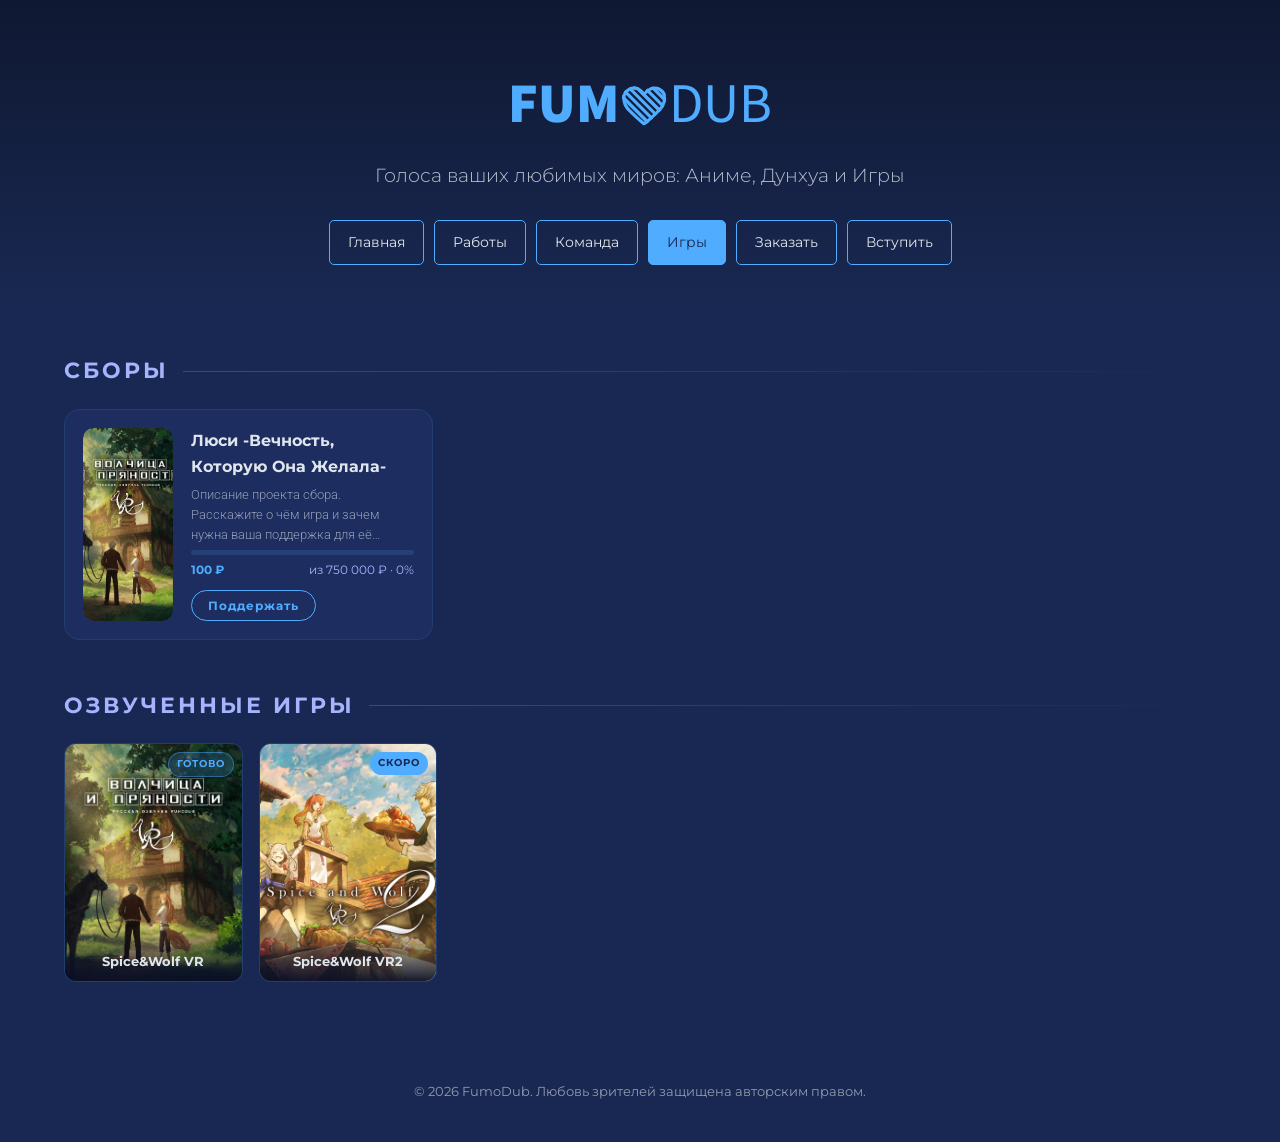
==== commit ef19409b: "update games.html" ====
--- a/games.html
+++ b/games.html
@@ -97,21 +97,6 @@
         downloads: null,
         demo: null,
     },
-    {
-        id: "f2",
-        name:    "Второй проект",
-        status:  "funding",
-        desc:    "Ещё один проект, который ждёт вашей поддержки. Помогите студии озвучить эту замечательную игру.",
-        fullDesc: "Расширенное описание второго проекта. Игра с богатым лором и интересными персонажами, которые заиграют по-новому с русской озвучкой.",
-        cover:   "",
-        raised:  45000,
-        goal:    200000,
-        fundUrl: "#",
-        screenshots: ["", ""],
-        video:   "",
-        downloads: null,
-        demo: null,
-    },
 ];
 
 const games = [
@@ -134,59 +119,6 @@
         demo: null,               // null = нет демо
     },
     {
-        id: "g2",
-        name:    "Игра 2",
-        status:  "done",
-        badge:   "Готово",
-        desc:    "Описание второй готовой игры.",
-        fullDesc: "Подробное описание второй озвученной игры.",
-        cover:   "./Sources/c1.png",
-        screenshots: ["", ""],
-        video:   "",
-        downloads: {
-            gdrive:  "#",
-            yadisk:  null,        // Яндекс Диск недоступен
-            server:  "#",
-        },
-        demo: {
-            label: "Демо — Пролог",
-            url: "#",
-        },
-    },
-    {
-        id: "g3",
-        name:    "Игра 3",
-        status:  "wip",           // в работе
-        badge:   "В работе",
-        desc:    "Работа над озвучкой в процессе.",
-        fullDesc: "Мы активно работаем над этой игрой. Следите за обновлениями! Пока доступен озвученный пролог.",
-        cover:   "",
-        screenshots: [""],
-        video:   "",
-        downloads: null,          // скачать нельзя
-        demo: {
-            label: "Демо — Пролог",
-            url: "#",
-        },
-    },
-    {
-        id: "g4",
-        name:    "Игра 4",
-        status:  "done",
-        badge:   "Готово",
-        desc:    "Ещё одна завершённая работа студии.",
-        fullDesc: "Полное описание четвёртой игры. Все файлы доступны для скачивания.",
-        cover:   "",
-        screenshots: ["", ""],
-        video:   "",
-        downloads: {
-            gdrive:  "#",
-            yadisk:  "#",
-            server:  "#",
-        },
-        demo: null,
-    },
-    {
         id: "spiceandwolfvr2",
         name:    "Spice&Wolf VR2",
         status:  "wip",
@@ -197,23 +129,6 @@
         screenshots: ["./src/games/wolf21.jpg", "./src/games/wolf22.jpg", "./src/games/wolf23.jpg", "./src/games/wolf24.jpg"],
         video:   "",
         downloads: null,
-        demo: null,
-    },
-    {
-        id: "g6",
-        name:    "Игра 6",
-        status:  "done",
-        badge:   "Готово",
-        desc:    "Шестая завершённая работа.",
-        fullDesc: "Подробное описание шестой игры.",
-        cover:   "",
-        screenshots: ["", ""],
-        video:   "",
-        downloads: {
-            gdrive: "#",
-            yadisk: "#",
-            server: null,
-        },
         demo: null,
     },
 ];
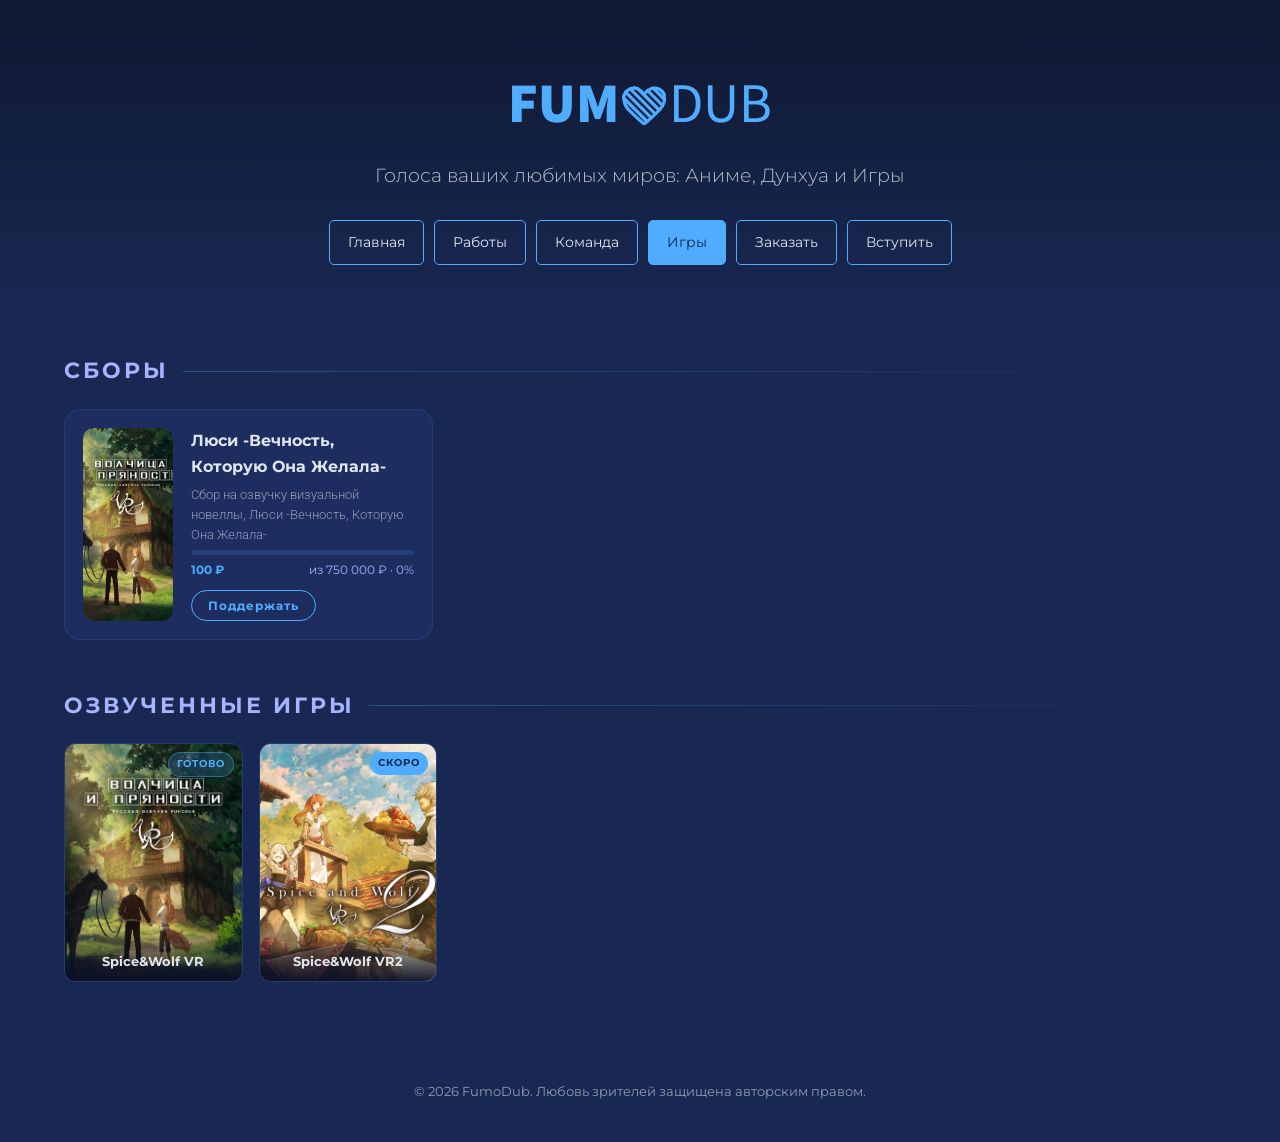
==== commit 471c92b3: "update games.html" ====
--- a/games.html
+++ b/games.html
@@ -86,12 +86,12 @@
         id: "793584",
         name:    "Люси -Вечность, Которую Она Желала-",
         status:  "funding",
-        desc:    "Описание проекта сбора. Расскажите о чём игра и зачем нужна ваша поддержка для её озвучки на русский язык.",
+        desc:    "Сбор на озвучку визуальной новеллы, Люси -Вечность, Которую Она Желала-",
         fullDesc: "Подробное описание для модалки. Здесь можно рассказать больше об игре, её сюжете, геймплее и о том, почему студия хочет её озвучить.",
         cover:   "./Sources/wolfvr.jpg",
         raised:  100,
         goal:    750000,
-        fundUrl: "#",
+        fundUrl: "https://boosty.to/fumodub",
         screenshots: ["./Sources/1.jpg", "./Sources/3.jpg"],
         video:   "YzGJ8HopFwQ",        // YouTube embed ID, например "dQw4w9WgXcQ"
         downloads: null,
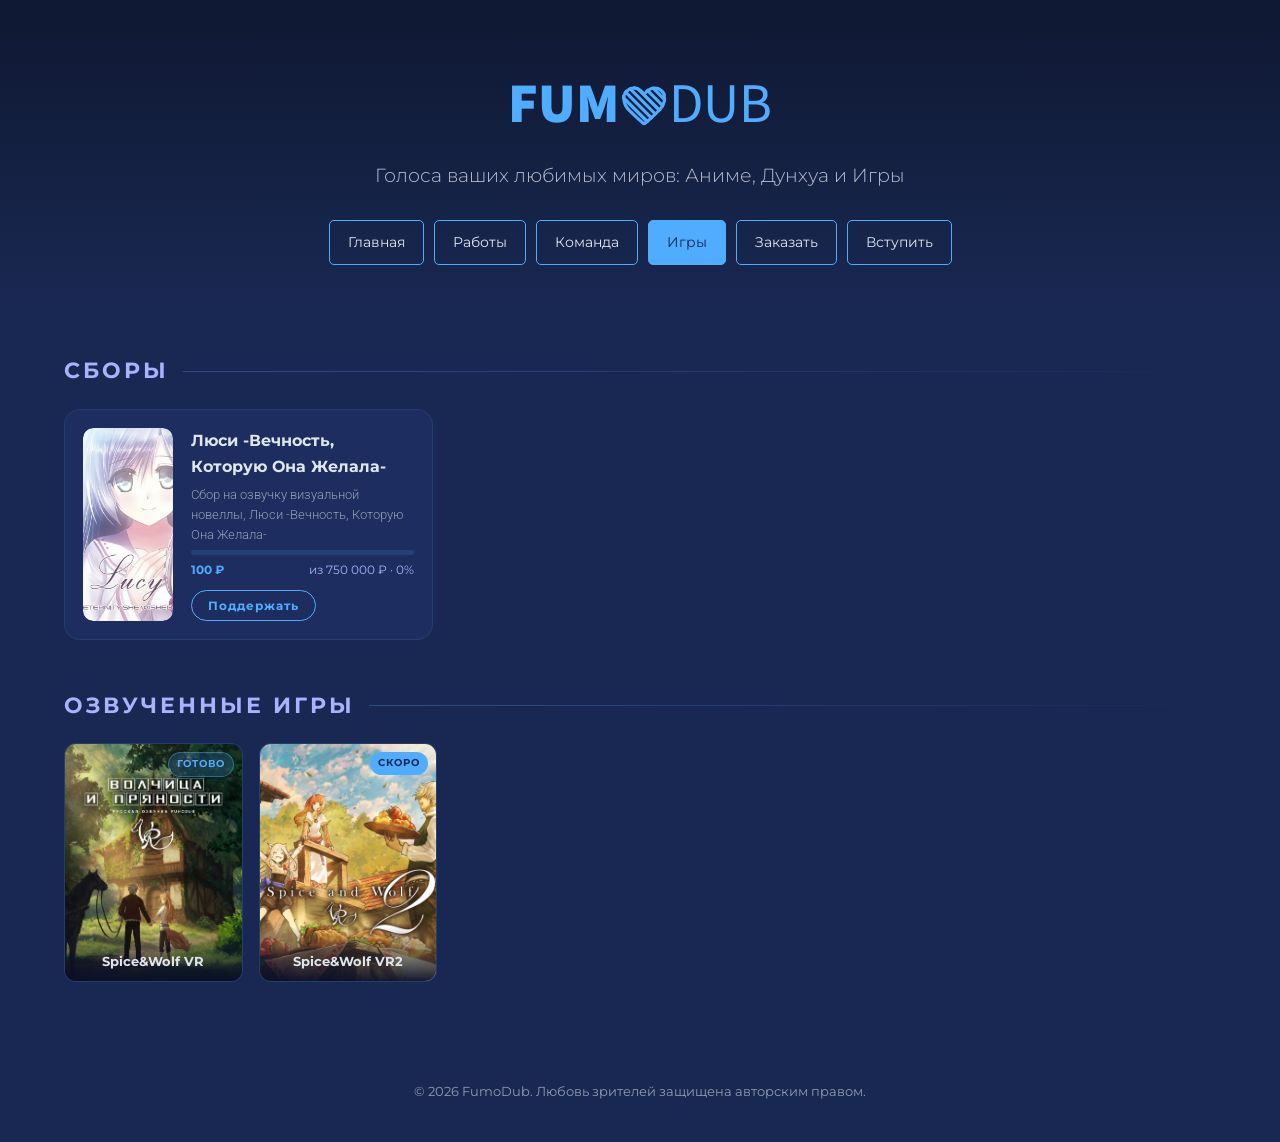
==== commit 2ea0b601: "update games.html" ====
--- a/games.html
+++ b/games.html
@@ -87,13 +87,13 @@
         name:    "Люси -Вечность, Которую Она Желала-",
         status:  "funding",
         desc:    "Сбор на озвучку визуальной новеллы, Люси -Вечность, Которую Она Желала-",
-        fullDesc: "Подробное описание для модалки. Здесь можно рассказать больше об игре, её сюжете, геймплее и о том, почему студия хочет её озвучить.",
-        cover:   "./Sources/wolfvr.jpg",
+        fullDesc: "В недалеком будущем андроиды стали обыденной нормой. К большому сожалению парня, безэмоциональные куски металла стали частью человеческого общества. Но робот, которого он нашел на свалке, отличался от остальных. Он смеялся, он плакал, он улыбался, он мечтал, он был как человек...",
+        cover:   "./src/images/lucy.jpeg",
         raised:  100,
         goal:    750000,
         fundUrl: "https://boosty.to/fumodub",
         screenshots: ["./Sources/1.jpg", "./Sources/3.jpg"],
-        video:   "YzGJ8HopFwQ",        // YouTube embed ID, например "dQw4w9WgXcQ"
+        video:   "",        // YouTube embed ID, например "dQw4w9WgXcQ"
         downloads: null,
         demo: null,
     },
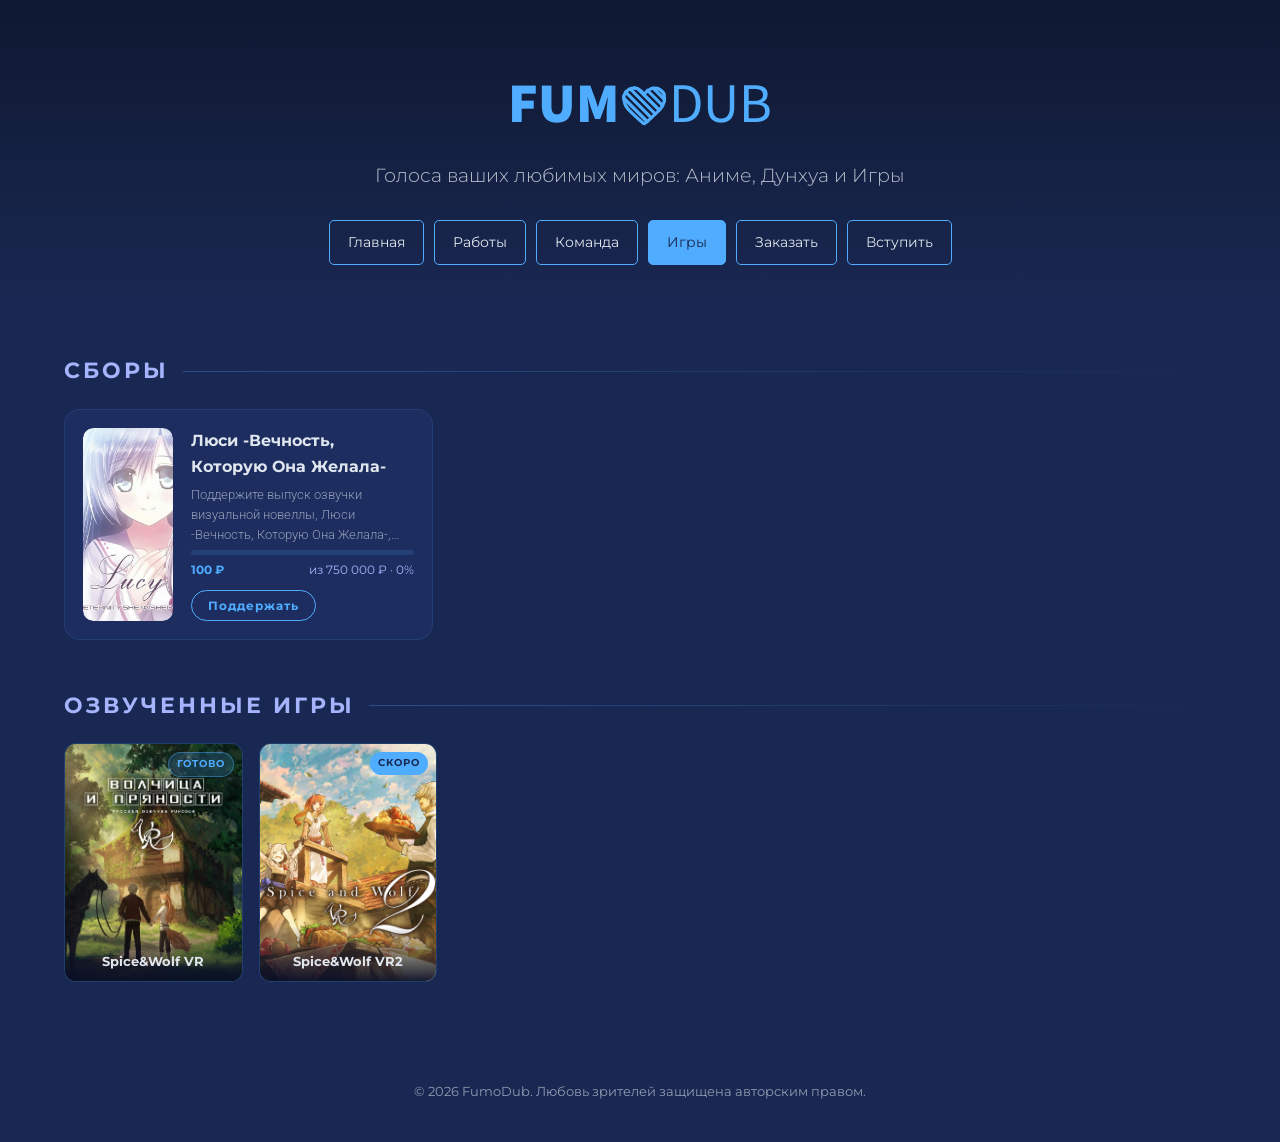
==== commit 12ad4a5b: "update games.html" ====
--- a/games.html
+++ b/games.html
@@ -86,13 +86,13 @@
         id: "793584",
         name:    "Люси -Вечность, Которую Она Желала-",
         status:  "funding",
-        desc:    "Сбор на озвучку визуальной новеллы, Люси -Вечность, Которую Она Желала-",
+        desc:    "Поддержите выпуск озвучки визуальной новеллы, Люси -Вечность, Которую Она Желала-, подарите игре русские голоса!",
         fullDesc: "В недалеком будущем андроиды стали обыденной нормой. К большому сожалению парня, безэмоциональные куски металла стали частью человеческого общества. Но робот, которого он нашел на свалке, отличался от остальных. Он смеялся, он плакал, он улыбался, он мечтал, он был как человек...",
         cover:   "./src/images/lucy.jpeg",
         raised:  100,
         goal:    750000,
         fundUrl: "https://boosty.to/fumodub",
-        screenshots: ["./Sources/1.jpg", "./Sources/3.jpg"],
+        screenshots: ["./src/games/lucy1.jpg", "./src/games/lucy2.jpg", "./src/games/lucy3.jpg"],
         video:   "",        // YouTube embed ID, например "dQw4w9WgXcQ"
         downloads: null,
         demo: null,
@@ -175,6 +175,22 @@
     }
 }
 
+function updateFundingAmounts() {
+    fundings.forEach(f => {
+        const pct = Math.min(100, Math.round(f.raised / f.goal * 100));
+
+        // находим карточку по id
+        const card = document.querySelector(`[onclick*="'${f.id}'"]`);
+        if (!card) return;
+
+        const fill    = card.querySelector('.fund-bar-fill');
+        const amounts = card.querySelector('.fund-amounts');
+
+        if (fill)    fill.style.width = pct + '%';
+        if (amounts) amounts.innerHTML = `<strong>${fmt(f.raised)}</strong><span>из ${fmt(f.goal)} · ${pct}%</span>`;
+    });
+}
+
 function renderFundings() {
     const grid = document.getElementById('fundingGrid');
     grid.innerHTML = fundings.map(f => {
@@ -386,8 +402,9 @@
 /* ================================================================
    INIT
 ================================================================ */
-loadTargets().then(() => renderFundings());
+renderFundings();
 renderGames();
+loadTargets().then(() => updateFundingAmounts());
 </script>
 </body>
 </html>
